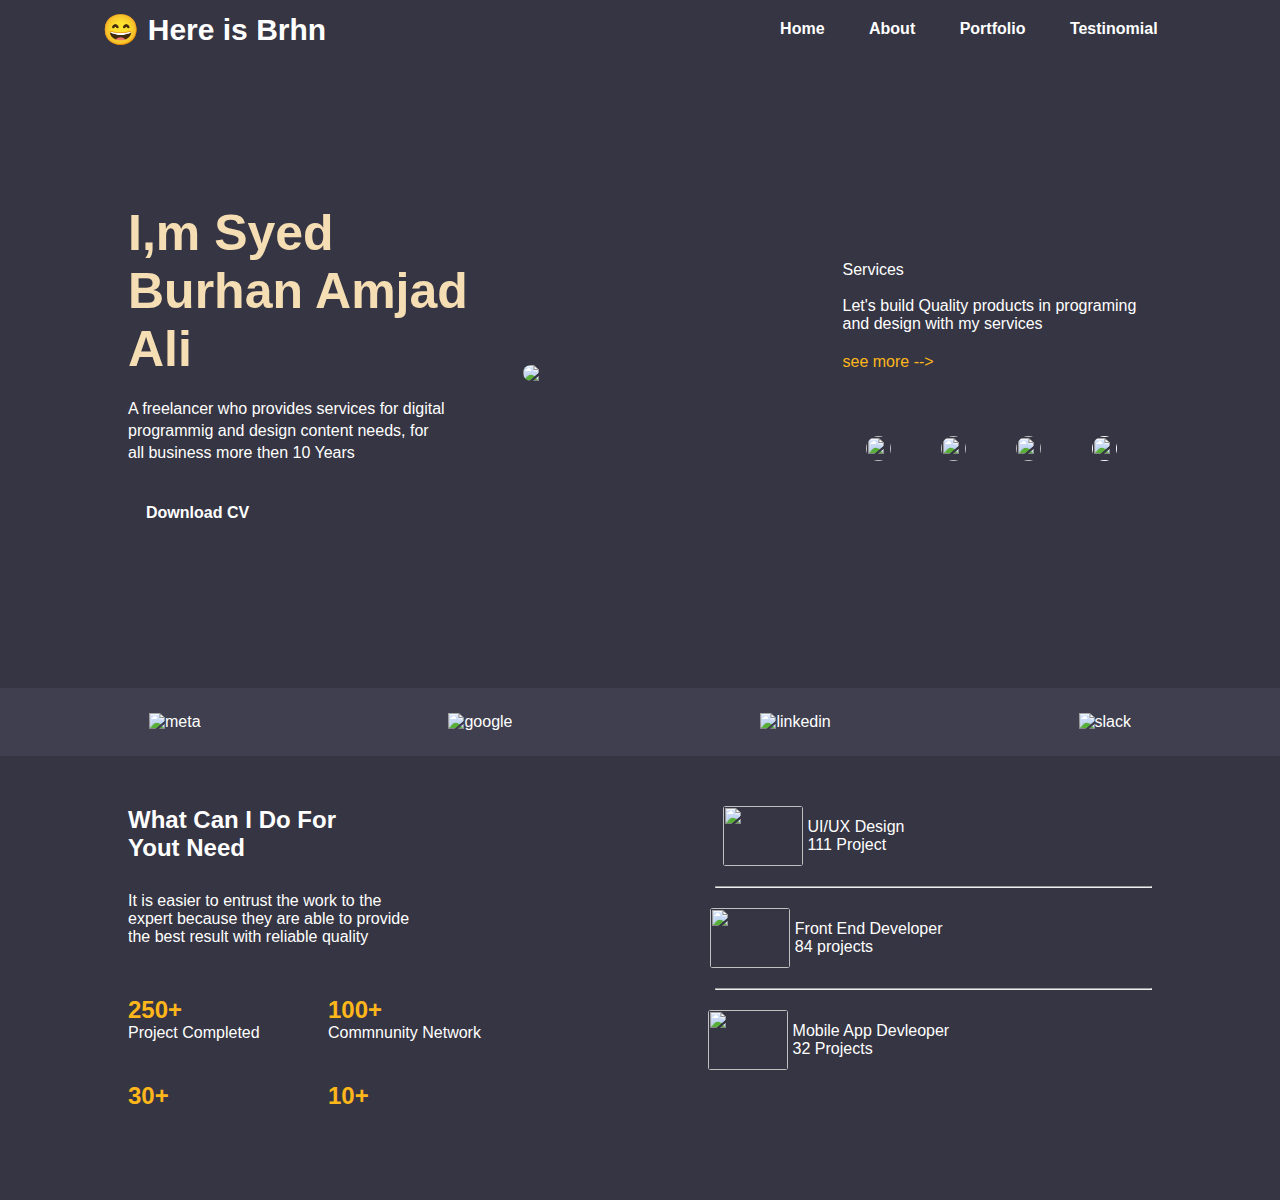
==== index.html @ f369568d "first commit" ====
<!DOCTYPE html>
<html lang="en">

<head>
  <meta charset="UTF-8">
  <meta http-equiv="X-UA-Compatible" content="IE=edge">
  <meta name="viewport" content="width=device-width, initial-scale=1.0">
  <title>My Personal Portfolio Web</title>
  <link rel="stylesheet" href="./style.css">
</head>

<body>
  <div class="main-container">
    <nav>
      <p>&#128516; Here is Brhn</p>
      <ul>
        <li><a href="#">Home</a></li>
        <li><a href="#">About</a></li>
        <li><a href="#">Portfolio</a></li>
        <li><a href="#">Testinomial</a></li>
      </ul>
    </nav>

    <div class="container header">
      <div class="header1">
        <div class="detail">
          <h1> I,m Syed Burhan Amjad Ali</span></h1>
          <p class="header-left">A freelancer who provides services for digital <br> programmig and design content
            needs, for <br>
            all business more then 10 Years </p>
          <a href="#">Download CV</a>
        </div>
      </div>
      <div class="header2">

        <img src="Images/brhn3.jpg" class="brhn">
      </div>
      <div class="header2">
        <div class="detail">
          <p class="header-right">Services</p> <br>
          <p class="header-right">Let's build Quality products in programing and design with my services</p>
          <p class="header-right">
          </p>
          <p class="header-right" style="margin-top: 20px; margin-bottom: 20px;color: #feb71b;">see more --></p>
          <div>

            <a target="_blank" href="https://www.facebook.com/syed.burhan8005?mibextid=ZbWKwL"> <img
                src="Images/facebook.svg" width="25px" height="25px" style="border-radius: 100%; margin: 5px;"
                alt=""></a>
            <a target="_blank" href="https://twitter.com/syedbrhnhere?t=pnUFjpJkhtcYH2h5lOPDcQ&s=08"> <img
                src="Images/twitter.svg" width="25px" height="25px" style="border-radius: 100%; margin: 5px;"
                alt=""></a>
            <a target="_blank" href="https://www.instagram.com/i_brhn_syed/"> <img src="Images/instagram.svg"
                width="25px" height="25px" style="border-radius: 100%; margin: 5px;" alt=""></a>
            <a target="_blank" href=""> <img src="Images/telegram.svg" width="25px" height="25px"
                style="border-radius: 100%; margin: 5px;" alt=""></a>

          </div>
        </div>
      </div>
    </div>

    <div class="icon-container">
      <div class="all-icon">
        <div>
          <img src="Images/meta.jpg" alt="meta">
        </div>
        <div>
          <img src="Images/google.jpg" alt="google">
        </div>
        <div>
          <img src="Images/linked im.jpg" alt="linkedin">
        </div>
        <div>
          <img src="Images/slaced.jpg" alt="slack">
        </div>
      </div>
    </div>


    <div class="section">

      <div class="section-container">
        <div class="section-container-item">
          <h2 style="margin-bottom: 30px; ">
            What Can I Do For <br> Yout Need
          </h2>
          <p style="margin-bottom: 30px; width: 300px;">
            It is easier to entrust the work to the expert because they are able to provide the best result with
            reliable quality
          </p>
          <div class="projects">

            <div style="width: 200px;">
              <h2 style="color: #feb71b;">
                250+
              </h2>
              <p>Project Completed</p>
            </div>
            <div style="width: 200px;">

              <h2 style="color: #feb71b;">
                100+
              </h2>
              <p>Commnunity Network</p>
            </div>
            <div style="width: 200px;">
              <h2 style="color: #feb71b;">
                30+
              </h2>
            </div>
            <div style="width: 200px;">
              <h2 style="color: #feb71b;">
                10+
              </h2>
            </div>
          </div>
        </div>

        <div class="section-container-item">
          <div class="project2">
            <div class="project2-item">
              <img width="80px" height="60px" style="border-radius: 3px;" src="Images/img-1.jpg" alt="">
              <div>
                <p>UI/UX Design</p>
                <p>111 Project</p>
              </div>
            </div>
            <div>
            </div>
          </div>
          <hr class="devider">
          <div class="project2">
            <div class="project2-item">
              <img width="80px" height="60px" style="border-radius: 3px;" src="Images/img-2.jpg" alt="">
              <div>
                <p>Front End Developer</p>
                <p>84 projects</p>
              </div>
            </div>
            <div>
            </div>
          </div>
          <hr class="devider">
          <div class="project2">
            <div class="project2-item">
              <img width="80px" height="60px" style="border-radius: 3px;" src="Images/img-3.jpg" alt="">
              <div>
                <p>Mobile App Devleoper</p>
                <p>32 Projects</p>
              </div>
            </div>
            <div>
            </div>
          </div>
        </div>

      </div>
</body>

</html>
---- style.css ----
* {
    margin: 0;
    padding: 0;
    font-family: sans-serif;
    color: white;
}

body {
    background-color: #363543;
}


.hero {
    position: relative;
    width: 100%;
}

nav {
    display: flex;
    width: 84%;
    margin: auto;
    padding: 10px 0;
    align-items: center;
    background-color: #363543;
    justify-content: space-between;
}

nav p {
    font-weight: bold;
    font-size: 30px;
    background-color: #363543;


}

nav ul li {

    display: inline-block;
    list-style: none;
    margin: 10px 20px;
}

nav ul li a {
    text-decoration: none;
    color: white;
    font-weight: bold;

}


nav ul li a :hover {
    color: red;
}

.detail {
    /* margin-left: 8%;
    margin-top: 15%; */
}

.detail h1 {
    font-size: 50px;
    color: wheat;
    margin-bottom: 20px;
}

.detail .header-right {
    color: white;
}

.detail .header-left {
    color: white;
    line-height: 22px;
}

span {
    color: wheat;
}

.header {
    display: flex;
    flex-direction: row;
    justify-content: space-around;
    align-items: center;
}

.container {
    height: 70vh;
    background-color: #363543;
    width: 80%;
    margin: auto;


}

.detail {
    background-color: #363543;
    margin-top: 20px;
    /* height: 70vh; */
}

.detail a {
    padding: 10px 18px;
    text-decoration: none;
    font-weight: bold;
    color: #fff;
    display: inline-block;
    margin: 30px 0;
    border-radius: 5px;
}

.brhn {
    border-top-left-radius: 80px;
    border-top-right-radius: 80px;
    border-bottom-left-radius: 80px;
    border-bottom-left-radius: 80px;
    border-radius: 200px;
    display: block;
    margin-left: auto;
    margin-right: 20px;
    width: 300px;
}


.icon-container {}

.all-icon {
    padding: 25px;
    background-color: #403f50;
    display: flex;
    flex-direction: row;
    justify-content: space-around;
}

.section {
    padding-top: 50px;
    padding-bottom: 50px;
}

.section-container {
    display: flex;
    justify-content: space-between;
    flex-direction: row;
    width: 80%;
    margin: auto;
}

.projects {
    display: flex;
    flex-direction: row;
    flex-wrap: wrap;
    margin-top: 20px;
    margin-bottom: 20px;
}

.projects div {
    margin-top: 20px;
    margin-bottom: 20px;
}

.section-container-item {
    width: 50%;
}


.project2 {
    display: flex;
    justify-content: space-around;
    align-items: center;
}

.devider {
    width: 85%;
    margin-left: auto;
    margin-top: 20px;
    margin-bottom: 20px;
}

.project2-item {
    display: flex;
    align-items: center;

}

.project2-item div {
    margin-left: 5px;
}
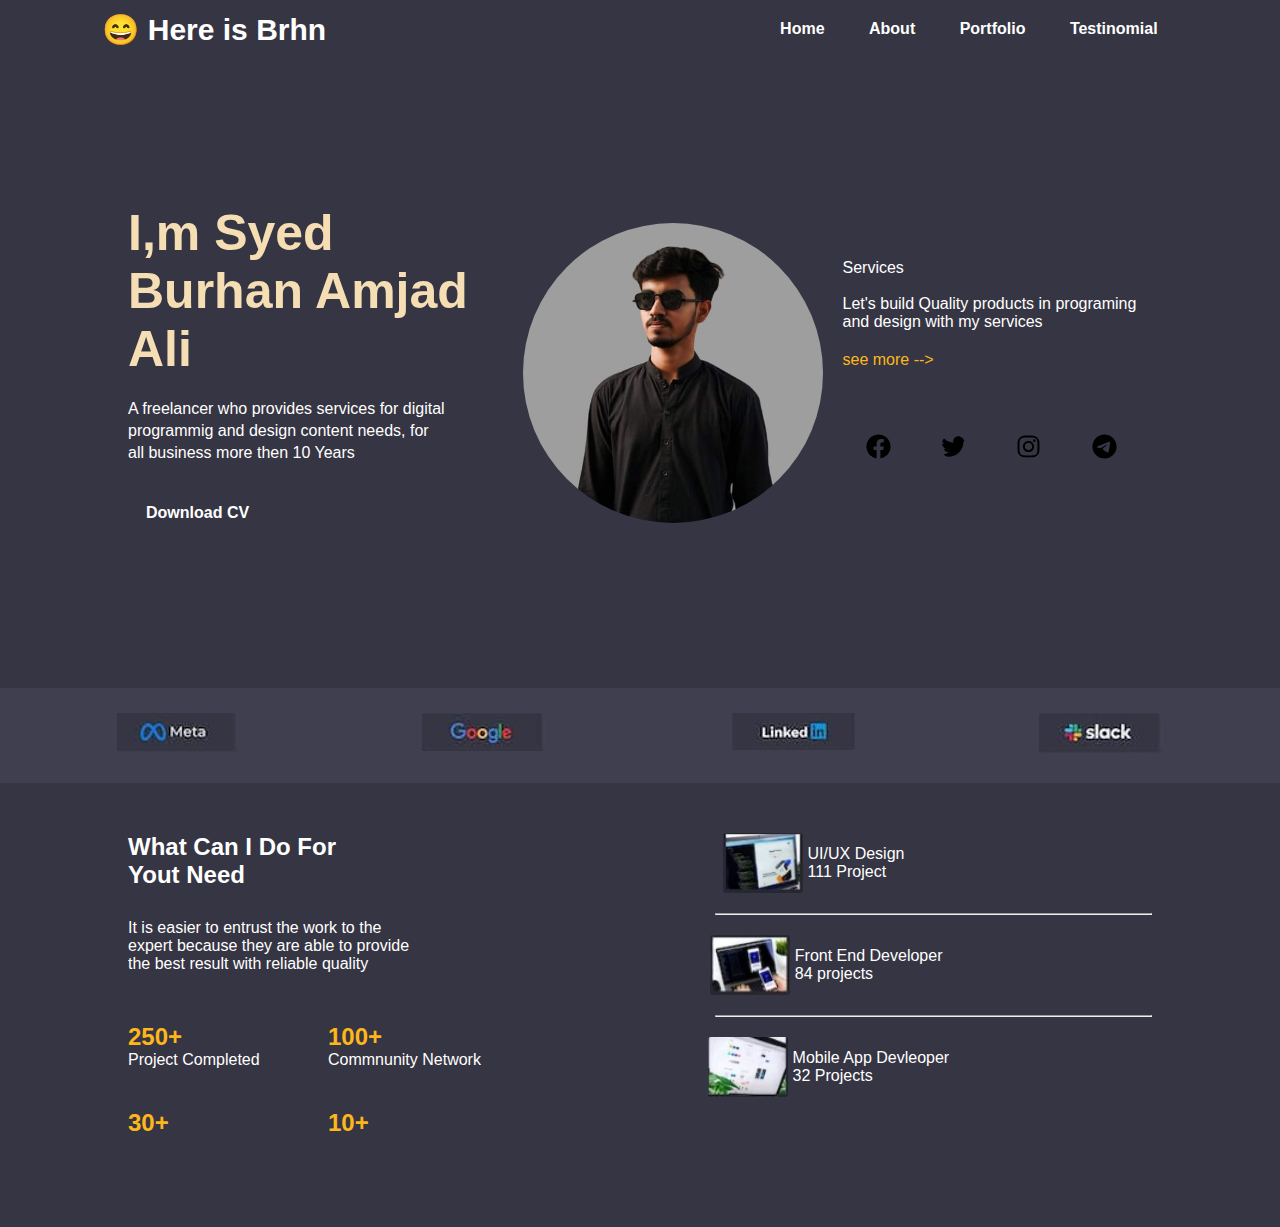
==== commit 1ca8eedd: "firs commit" ====
--- a/index.html
+++ b/index.html
@@ -8,6 +8,7 @@
   <title>My Personal Portfolio Web</title>
   <link rel="stylesheet" href="./style.css">
 </head>
+
 
 <body>
   <div class="main-container">
@@ -33,7 +34,7 @@
       </div>
       <div class="header2">
 
-        <img src="Images/brhn3.jpg" class="brhn">
+        <img src="images/brhn3.jpg" class="brhn">
       </div>
       <div class="header2">
         <div class="detail">
@@ -45,14 +46,14 @@
           <div>
 
             <a target="_blank" href="https://www.facebook.com/syed.burhan8005?mibextid=ZbWKwL"> <img
-                src="Images/facebook.svg" width="25px" height="25px" style="border-radius: 100%; margin: 5px;"
+                src="images/facebook.svg" width="25px" height="25px" style="border-radius: 100%; margin: 5px;"
                 alt=""></a>
             <a target="_blank" href="https://twitter.com/syedbrhnhere?t=pnUFjpJkhtcYH2h5lOPDcQ&s=08"> <img
-                src="Images/twitter.svg" width="25px" height="25px" style="border-radius: 100%; margin: 5px;"
+                src="images/twitter.svg" width="25px" height="25px" style="border-radius: 100%; margin: 5px;"
                 alt=""></a>
-            <a target="_blank" href="https://www.instagram.com/i_brhn_syed/"> <img src="Images/instagram.svg"
+            <a target="_blank" href="https://www.instagram.com/i_brhn_syed/"> <img src="images/instagram.svg"
                 width="25px" height="25px" style="border-radius: 100%; margin: 5px;" alt=""></a>
-            <a target="_blank" href=""> <img src="Images/telegram.svg" width="25px" height="25px"
+            <a target="_blank" href=""> <img src="images/telegram.svg" width="25px" height="25px"
                 style="border-radius: 100%; margin: 5px;" alt=""></a>
 
           </div>
@@ -63,16 +64,16 @@
     <div class="icon-container">
       <div class="all-icon">
         <div>
-          <img src="Images/meta.jpg" alt="meta">
+          <img src="images/meta.jpg" alt="meta">
         </div>
         <div>
-          <img src="Images/google.jpg" alt="google">
+          <img src="images/google.jpg" alt="google">
         </div>
         <div>
-          <img src="Images/linked im.jpg" alt="linkedin">
+          <img src="images/linked im.jpg" alt="linkedin">
         </div>
         <div>
-          <img src="Images/slaced.jpg" alt="slack">
+          <img src="images/slaced.jpg" alt="slack">
         </div>
       </div>
     </div>
@@ -120,7 +121,7 @@
         <div class="section-container-item">
           <div class="project2">
             <div class="project2-item">
-              <img width="80px" height="60px" style="border-radius: 3px;" src="Images/img-1.jpg" alt="">
+              <img width="80px" height="60px" style="border-radius: 3px;" src="images/img-1.jpg" alt="">
               <div>
                 <p>UI/UX Design</p>
                 <p>111 Project</p>
@@ -132,7 +133,7 @@
           <hr class="devider">
           <div class="project2">
             <div class="project2-item">
-              <img width="80px" height="60px" style="border-radius: 3px;" src="Images/img-2.jpg" alt="">
+              <img width="80px" height="60px" style="border-radius: 3px;" src="images/img-2.jpg" alt="">
               <div>
                 <p>Front End Developer</p>
                 <p>84 projects</p>
@@ -144,7 +145,7 @@
           <hr class="devider">
           <div class="project2">
             <div class="project2-item">
-              <img width="80px" height="60px" style="border-radius: 3px;" src="Images/img-3.jpg" alt="">
+              <img width="80px" height="60px" style="border-radius: 3px;" src="images/img-3.jpg" alt="">
               <div>
                 <p>Mobile App Devleoper</p>
                 <p>32 Projects</p>
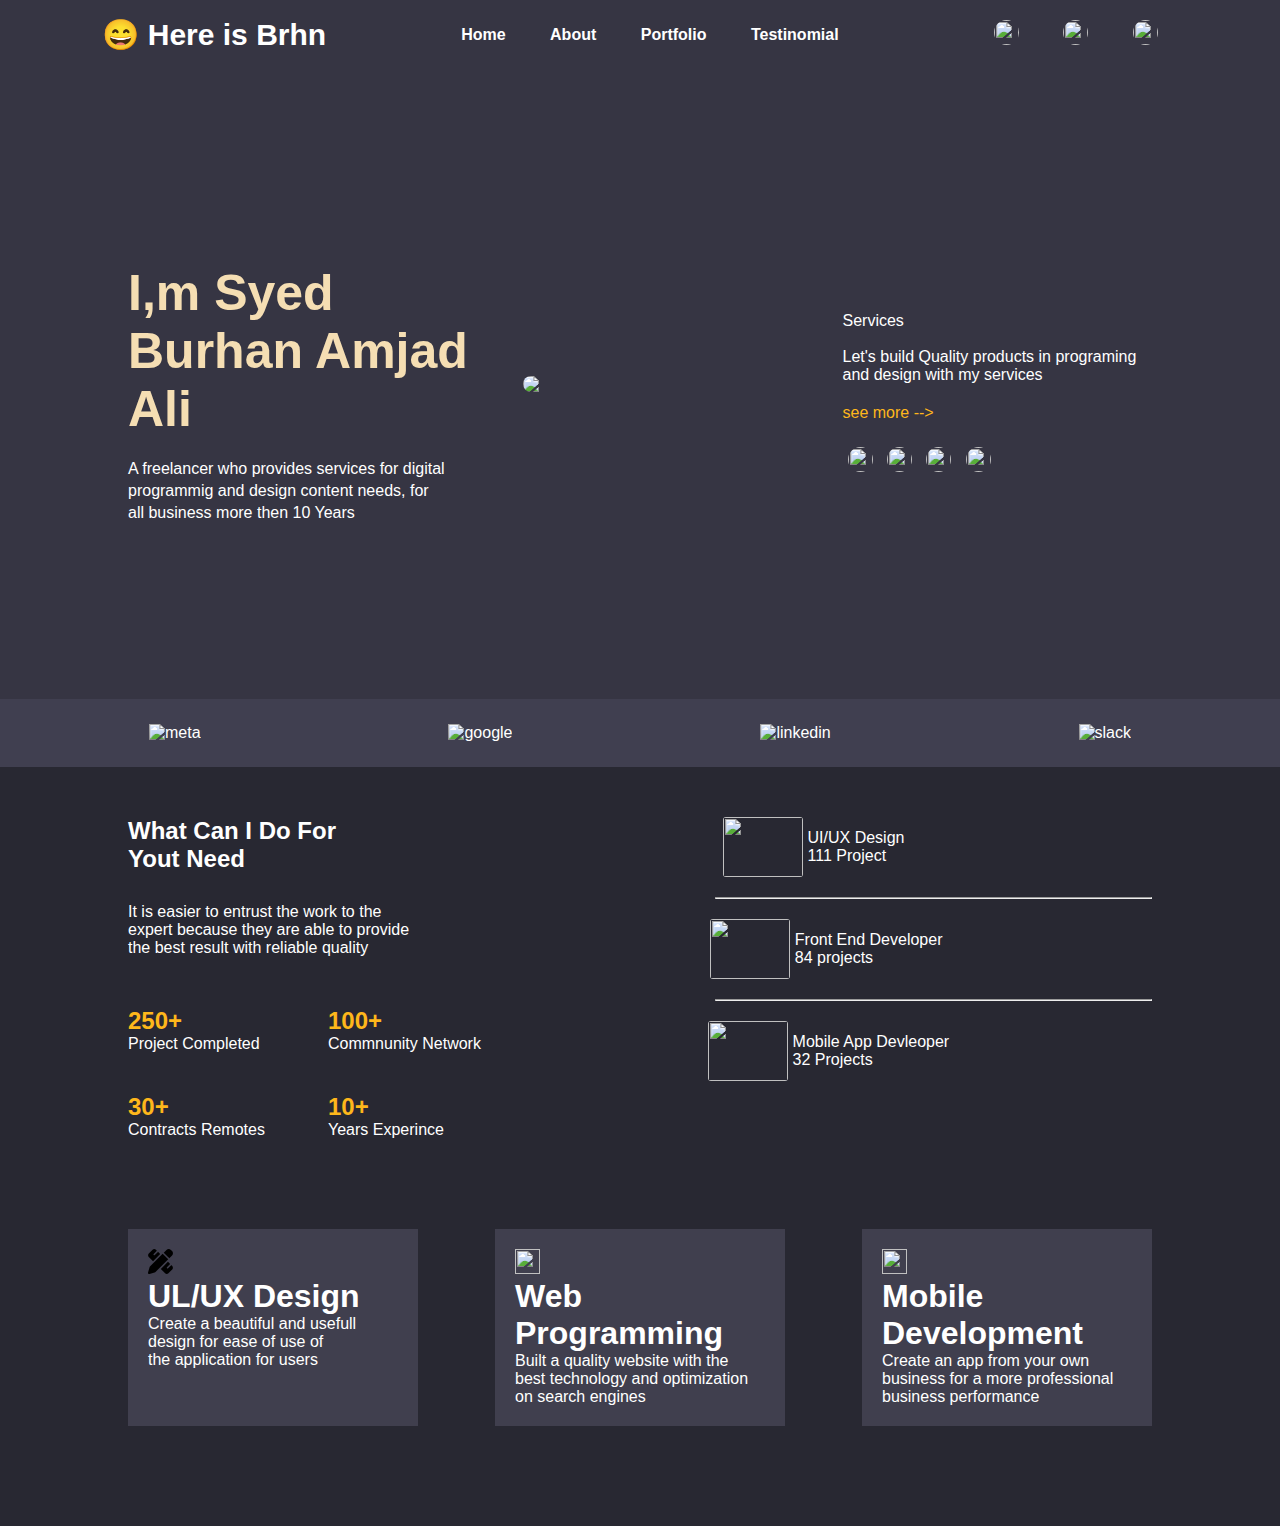
==== commit 1f30e9f4: "more section" ====
--- a/index.html
+++ b/index.html
@@ -6,9 +6,8 @@
   <meta http-equiv="X-UA-Compatible" content="IE=edge">
   <meta name="viewport" content="width=device-width, initial-scale=1.0">
   <title>My Personal Portfolio Web</title>
-  <link rel="stylesheet" href="./style.css">
+  <link rel="stylesheet" href="style.css">
 </head>
-
 
 <body>
   <div class="main-container">
@@ -20,6 +19,12 @@
         <li><a href="#">Portfolio</a></li>
         <li><a href="#">Testinomial</a></li>
       </ul>
+      <ul>
+        <li> <img src="Images/chrome.svg" width="25px" height="25px" style="border-radius: 100%;"></li>
+        <li> <img src="Images/linked in.svg" width="25px" height="25px" style="border-radius: 100%;"></li>
+        <li> <img src="Images/bars.svg" width="25px" height="25px" style="border-radius: 100%;"></li>
+      </ul>
+
     </nav>
 
     <div class="container header">
@@ -29,12 +34,12 @@
           <p class="header-left">A freelancer who provides services for digital <br> programmig and design content
             needs, for <br>
             all business more then 10 Years </p>
-          <a href="#">Download CV</a>
+          <!-- <a href="#">Download CV</a>-->
         </div>
       </div>
       <div class="header2">
 
-        <img src="images/brhn3.jpg" class="brhn">
+        <img src="Images/brhn3.jpg" class="brhn">
       </div>
       <div class="header2">
         <div class="detail">
@@ -44,17 +49,10 @@
           </p>
           <p class="header-right" style="margin-top: 20px; margin-bottom: 20px;color: #feb71b;">see more --></p>
           <div>
-
-            <a target="_blank" href="https://www.facebook.com/syed.burhan8005?mibextid=ZbWKwL"> <img
-                src="images/facebook.svg" width="25px" height="25px" style="border-radius: 100%; margin: 5px;"
-                alt=""></a>
-            <a target="_blank" href="https://twitter.com/syedbrhnhere?t=pnUFjpJkhtcYH2h5lOPDcQ&s=08"> <img
-                src="images/twitter.svg" width="25px" height="25px" style="border-radius: 100%; margin: 5px;"
-                alt=""></a>
-            <a target="_blank" href="https://www.instagram.com/i_brhn_syed/"> <img src="images/instagram.svg"
-                width="25px" height="25px" style="border-radius: 100%; margin: 5px;" alt=""></a>
-            <a target="_blank" href=""> <img src="images/telegram.svg" width="25px" height="25px"
-                style="border-radius: 100%; margin: 5px;" alt=""></a>
+            <img src="Images/facebook.svg" width="25px" height="25px" style="border-radius: 100%; margin: 5px;" alt="">
+            <img src="Images/twitter.svg" width="25px" height="25px" style="border-radius: 100%; margin: 5px;" alt="">
+            <img src="Images/instagram.svg" width="25px" height="25px" style="border-radius: 100%; margin: 5px;" alt="">
+            <img src="Images/pinterest.svg" width="25px" height="25px" style="border-radius: 100%; margin: 5px;" alt="">
 
           </div>
         </div>
@@ -64,16 +62,16 @@
     <div class="icon-container">
       <div class="all-icon">
         <div>
-          <img src="images/meta.jpg" alt="meta">
+          <img src="Images/meta.jpg" alt="meta">
         </div>
         <div>
-          <img src="images/google.jpg" alt="google">
+          <img src="Images/google.jpg" alt="google">
         </div>
         <div>
-          <img src="images/linked im.jpg" alt="linkedin">
+          <img src="Images/linked im.jpg" alt="linkedin">
         </div>
         <div>
-          <img src="images/slaced.jpg" alt="slack">
+          <img src="Images/slaced.jpg" alt="slack">
         </div>
       </div>
     </div>
@@ -94,7 +92,7 @@
 
             <div style="width: 200px;">
               <h2 style="color: #feb71b;">
-                250+
+                250+ <br>
               </h2>
               <p>Project Completed</p>
             </div>
@@ -109,11 +107,13 @@
               <h2 style="color: #feb71b;">
                 30+
               </h2>
+              <p>Contracts Remotes</p>
             </div>
             <div style="width: 200px;">
               <h2 style="color: #feb71b;">
                 10+
               </h2>
+              <P>Years Experince</P>
             </div>
           </div>
         </div>
@@ -121,7 +121,7 @@
         <div class="section-container-item">
           <div class="project2">
             <div class="project2-item">
-              <img width="80px" height="60px" style="border-radius: 3px;" src="images/img-1.jpg" alt="">
+              <img width="80px" height="60px" style="border-radius: 3px;" src="Images/img-1.jpg" alt="">
               <div>
                 <p>UI/UX Design</p>
                 <p>111 Project</p>
@@ -133,7 +133,7 @@
           <hr class="devider">
           <div class="project2">
             <div class="project2-item">
-              <img width="80px" height="60px" style="border-radius: 3px;" src="images/img-2.jpg" alt="">
+              <img width="80px" height="60px" style="border-radius: 3px;" src="Images/img-2.jpg" alt="">
               <div>
                 <p>Front End Developer</p>
                 <p>84 projects</p>
@@ -145,7 +145,7 @@
           <hr class="devider">
           <div class="project2">
             <div class="project2-item">
-              <img width="80px" height="60px" style="border-radius: 3px;" src="images/img-3.jpg" alt="">
+              <img width="80px" height="60px" style="border-radius: 3px;" src="Images/img-3.jpg" alt="">
               <div>
                 <p>Mobile App Devleoper</p>
                 <p>32 Projects</p>
@@ -155,8 +155,34 @@
             </div>
           </div>
         </div>
+      </div>
+      <!--<P>THird Part</P> -->
+      <div class="section section-container more">
+        <div class="service-item">
+          <img src="images/pencil.svg" width="25px" height="25px" alt="">
+          <h1>UL/UX Design</h1>
+          <P>Create a beautiful and usefull <br>
+            design for ease of use of <br>
+            the application for users </P>
+        </div>
 
+        <div class="service-item">
+          <img src="Images/computer.svg" width="25px" height="25px" alt="">
+          <h1>Web Programming</h1>
+          <P>Built a quality website with the <br>
+            best technology and optimization<br>
+            on search engines</P>
+        </div>
+
+        <div class="service-item">
+          <img src="Images/window.svg" width="25px" height="25px" alt="">
+          <h1>Mobile Development</h1>
+          <P>Create an app from your own <br>
+            business for a more professional<br>
+            business performance</P>
+        </div>
       </div>
+    </div>
 </body>
 
 </html>--- a/style.css
+++ b/style.css
@@ -99,6 +99,7 @@
 }
 
 .detail a {
+    background: #212121;
     padding: 10px 18px;
     text-decoration: none;
     font-weight: bold;
@@ -134,6 +135,7 @@
 .section {
     padding-top: 50px;
     padding-bottom: 50px;
+    background-color: #282832;
 }
 
 .section-container {
@@ -183,4 +185,15 @@
 
 .project2-item div {
     margin-left: 5px;
+}
+
+.more {
+    display: flex;
+    flex-direction: row;
+}
+
+.service-item {
+    background-color: #403f4e;
+    padding: 20px;
+    width: 250px ;
 }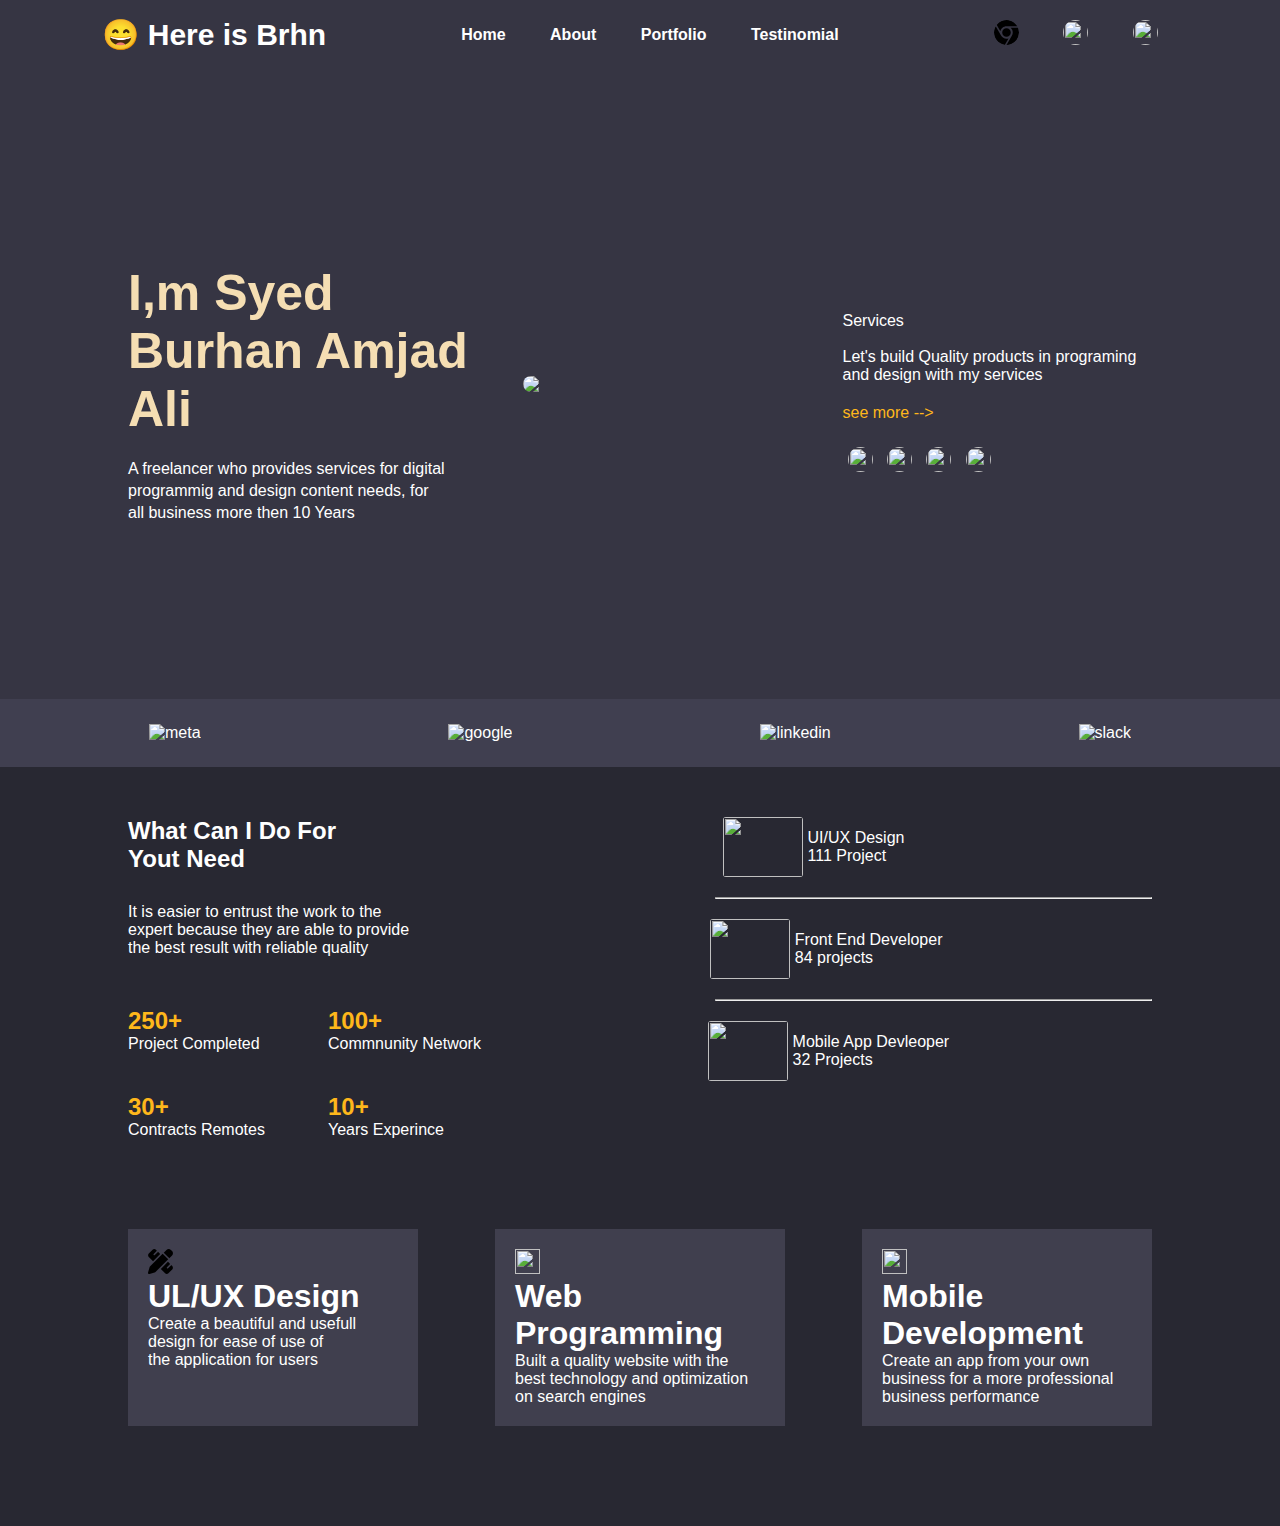
==== commit 41a20964: "Update index.html" ====
--- a/index.html
+++ b/index.html
@@ -20,7 +20,7 @@
         <li><a href="#">Testinomial</a></li>
       </ul>
       <ul>
-        <li> <img src="Images/chrome.svg" width="25px" height="25px" style="border-radius: 100%;"></li>
+        <li> <img src="images/chrome.svg" width="25px" height="25px" style="border-radius: 100%;"></li>
         <li> <img src="Images/linked in.svg" width="25px" height="25px" style="border-radius: 100%;"></li>
         <li> <img src="Images/bars.svg" width="25px" height="25px" style="border-radius: 100%;"></li>
       </ul>
@@ -185,4 +185,4 @@
     </div>
 </body>
 
-</html>+</html>
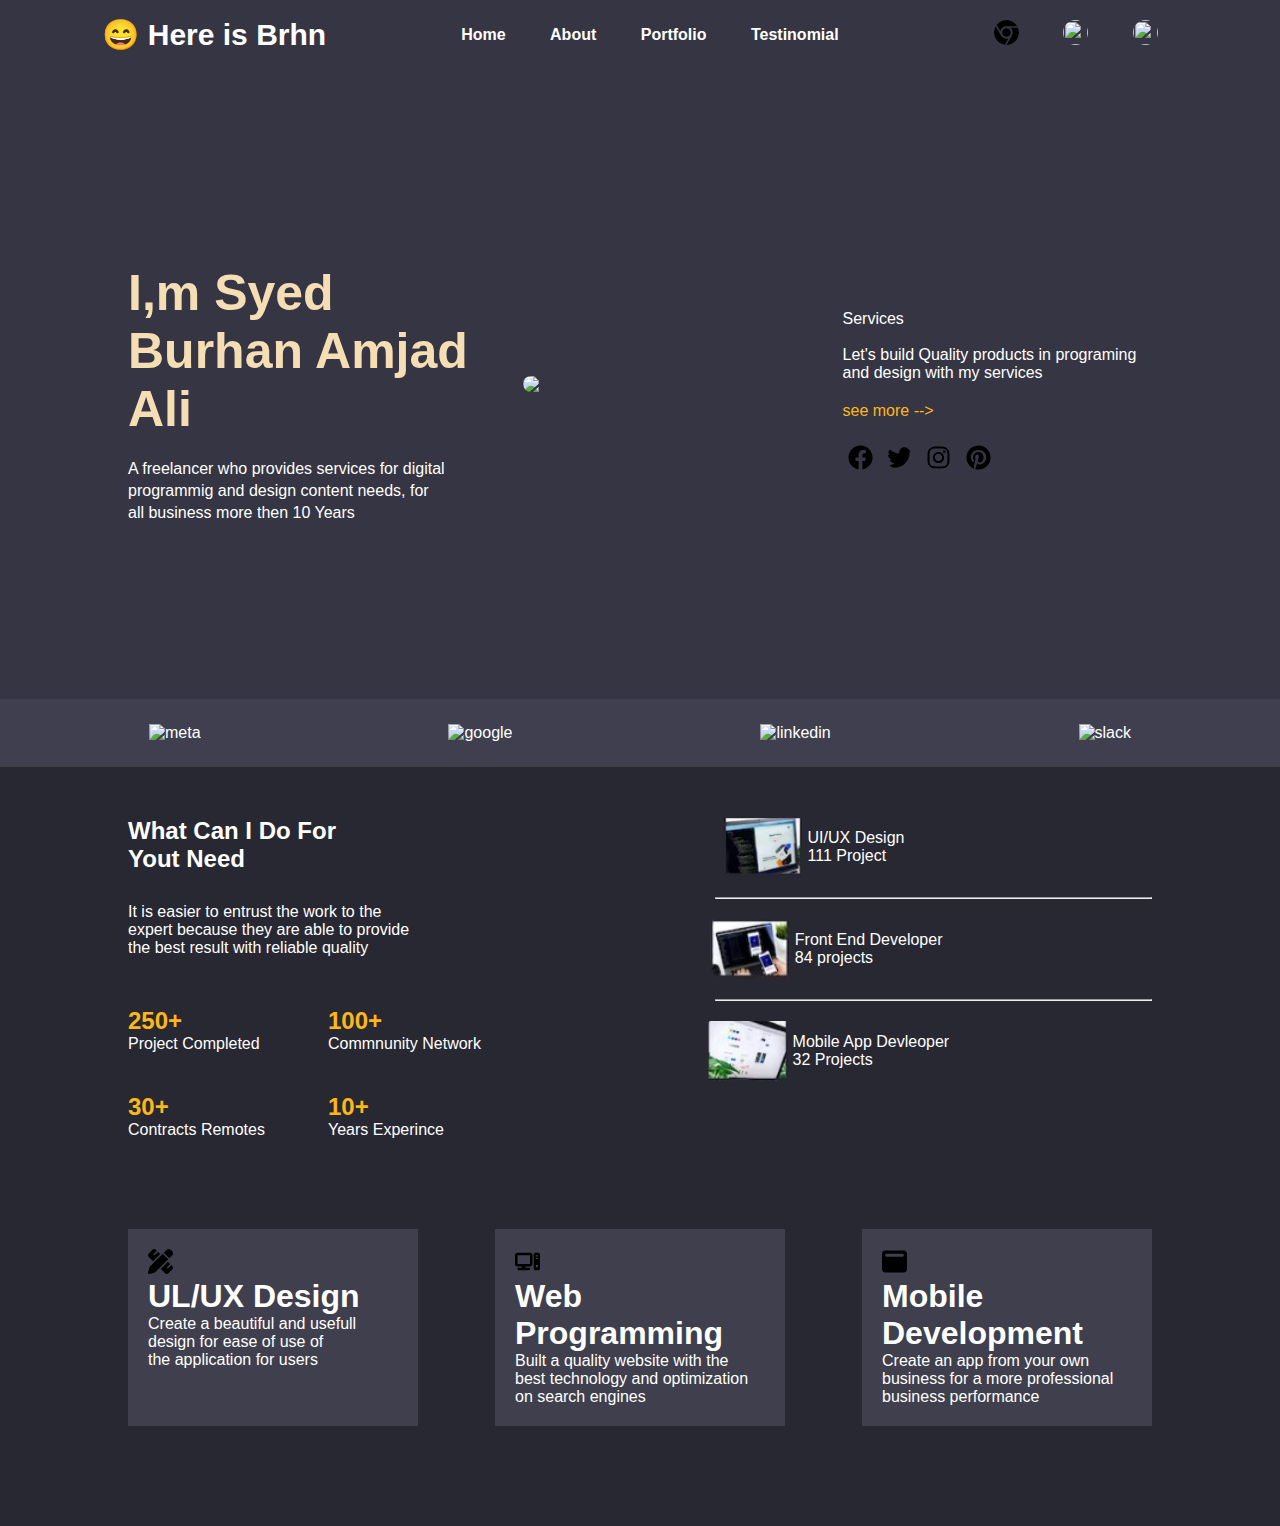
==== commit ef2a7a37: "Update index.html" ====
--- a/index.html
+++ b/index.html
@@ -49,10 +49,10 @@
           </p>
           <p class="header-right" style="margin-top: 20px; margin-bottom: 20px;color: #feb71b;">see more --></p>
           <div>
-            <img src="Images/facebook.svg" width="25px" height="25px" style="border-radius: 100%; margin: 5px;" alt="">
-            <img src="Images/twitter.svg" width="25px" height="25px" style="border-radius: 100%; margin: 5px;" alt="">
-            <img src="Images/instagram.svg" width="25px" height="25px" style="border-radius: 100%; margin: 5px;" alt="">
-            <img src="Images/pinterest.svg" width="25px" height="25px" style="border-radius: 100%; margin: 5px;" alt="">
+            <img src="images/facebook.svg" width="25px" height="25px" style="border-radius: 100%; margin: 5px;" alt="">
+            <img src="images/twitter.svg" width="25px" height="25px" style="border-radius: 100%; margin: 5px;" alt="">
+            <img src="images/instagram.svg" width="25px" height="25px" style="border-radius: 100%; margin: 5px;" alt="">
+            <img src="images/pinterest.svg" width="25px" height="25px" style="border-radius: 100%; margin: 5px;" alt="">
 
           </div>
         </div>
@@ -121,7 +121,7 @@
         <div class="section-container-item">
           <div class="project2">
             <div class="project2-item">
-              <img width="80px" height="60px" style="border-radius: 3px;" src="Images/img-1.jpg" alt="">
+              <img width="80px" height="60px" style="border-radius: 3px;" src="images/img-1.jpg" alt="">
               <div>
                 <p>UI/UX Design</p>
                 <p>111 Project</p>
@@ -133,7 +133,7 @@
           <hr class="devider">
           <div class="project2">
             <div class="project2-item">
-              <img width="80px" height="60px" style="border-radius: 3px;" src="Images/img-2.jpg" alt="">
+              <img width="80px" height="60px" style="border-radius: 3px;" src="images/img-2.jpg" alt="">
               <div>
                 <p>Front End Developer</p>
                 <p>84 projects</p>
@@ -145,7 +145,7 @@
           <hr class="devider">
           <div class="project2">
             <div class="project2-item">
-              <img width="80px" height="60px" style="border-radius: 3px;" src="Images/img-3.jpg" alt="">
+              <img width="80px" height="60px" style="border-radius: 3px;" src="images/img-3.jpg" alt="">
               <div>
                 <p>Mobile App Devleoper</p>
                 <p>32 Projects</p>
@@ -167,7 +167,7 @@
         </div>
 
         <div class="service-item">
-          <img src="Images/computer.svg" width="25px" height="25px" alt="">
+          <img src="images/computer.svg" width="25px" height="25px" alt="">
           <h1>Web Programming</h1>
           <P>Built a quality website with the <br>
             best technology and optimization<br>
@@ -175,7 +175,7 @@
         </div>
 
         <div class="service-item">
-          <img src="Images/window.svg" width="25px" height="25px" alt="">
+          <img src="images/window.svg" width="25px" height="25px" alt="">
           <h1>Mobile Development</h1>
           <P>Create an app from your own <br>
             business for a more professional<br>
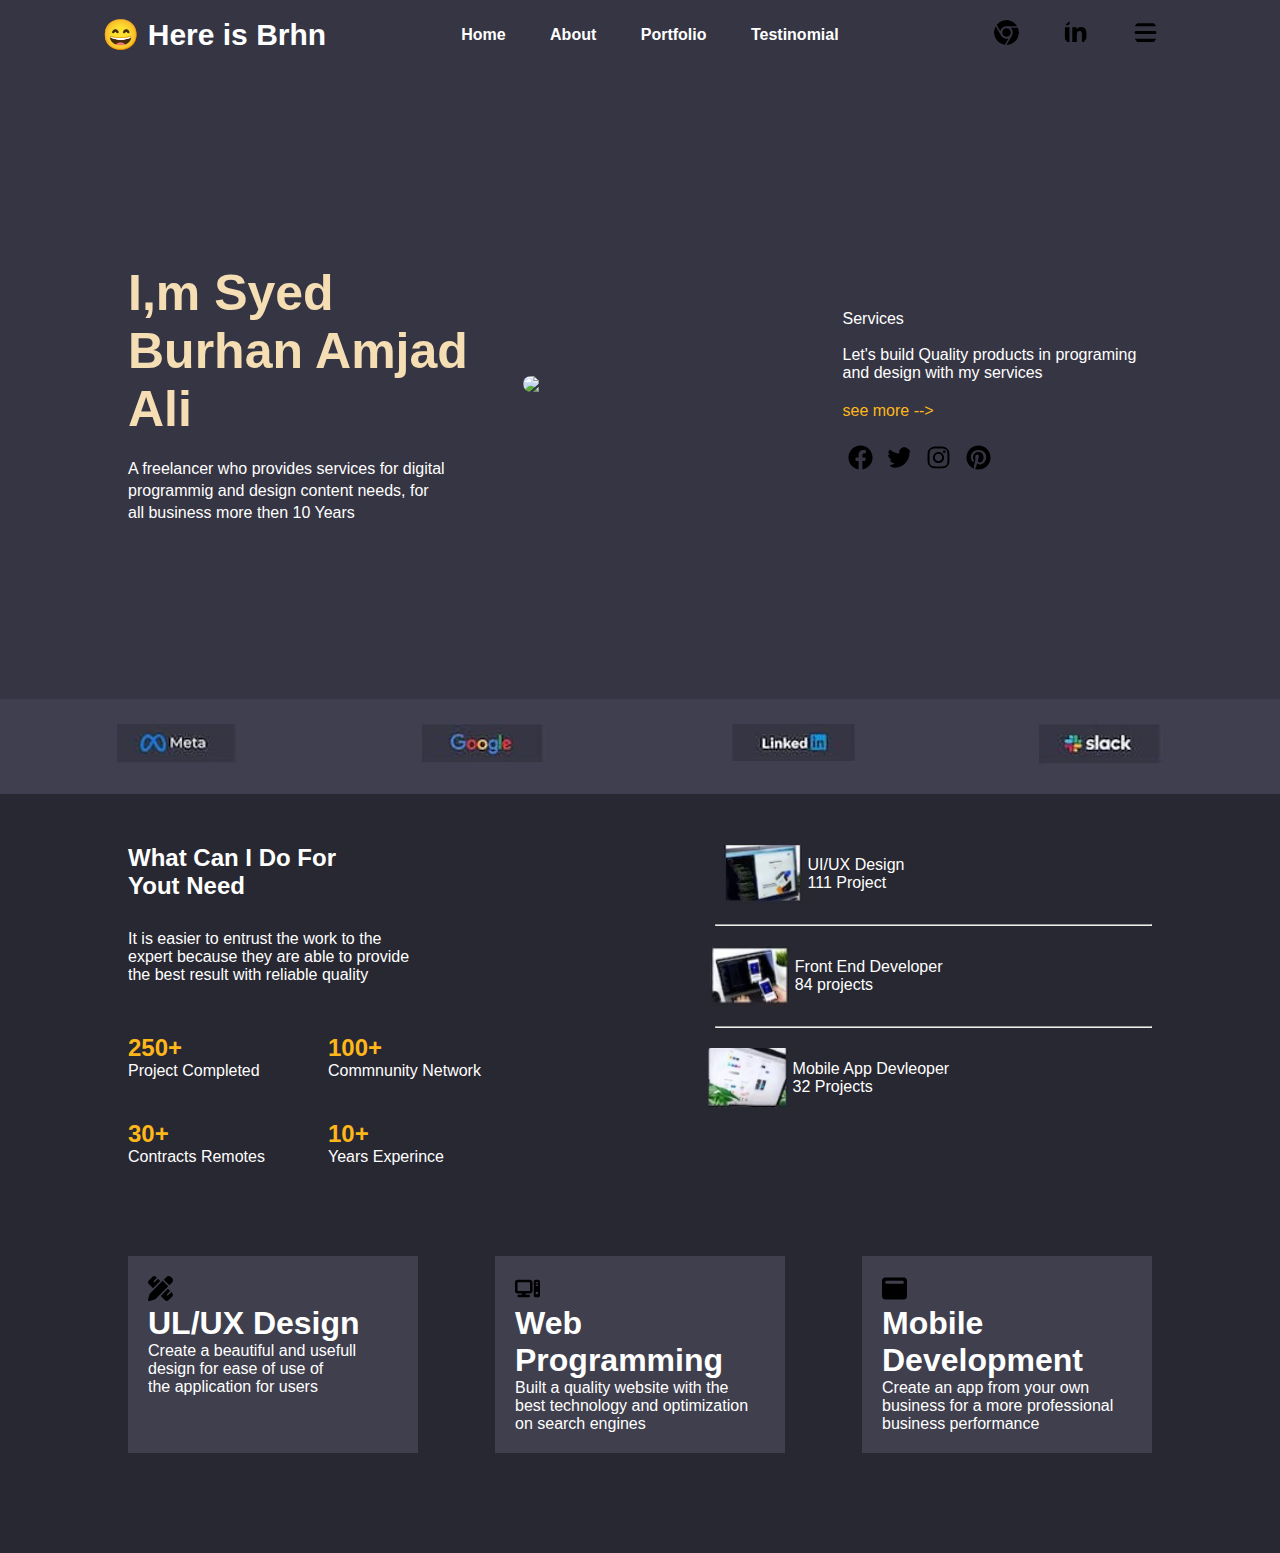
==== commit 9ae74db8: "Update index.html" ====
--- a/index.html
+++ b/index.html
@@ -21,8 +21,8 @@
       </ul>
       <ul>
         <li> <img src="images/chrome.svg" width="25px" height="25px" style="border-radius: 100%;"></li>
-        <li> <img src="Images/linked in.svg" width="25px" height="25px" style="border-radius: 100%;"></li>
-        <li> <img src="Images/bars.svg" width="25px" height="25px" style="border-radius: 100%;"></li>
+        <li> <img src="images/linked in.svg" width="25px" height="25px" style="border-radius: 100%;"></li>
+        <li> <img src="images/bars.svg" width="25px" height="25px" style="border-radius: 100%;"></li>
       </ul>
 
     </nav>
@@ -62,16 +62,16 @@
     <div class="icon-container">
       <div class="all-icon">
         <div>
-          <img src="Images/meta.jpg" alt="meta">
+          <img src="images/meta.jpg" alt="meta">
         </div>
         <div>
-          <img src="Images/google.jpg" alt="google">
+          <img src="images/google.jpg" alt="google">
         </div>
         <div>
-          <img src="Images/linked im.jpg" alt="linkedin">
+          <img src="images/linked im.jpg" alt="linkedin">
         </div>
         <div>
-          <img src="Images/slaced.jpg" alt="slack">
+          <img src="images/slaced.jpg" alt="slack">
         </div>
       </div>
     </div>
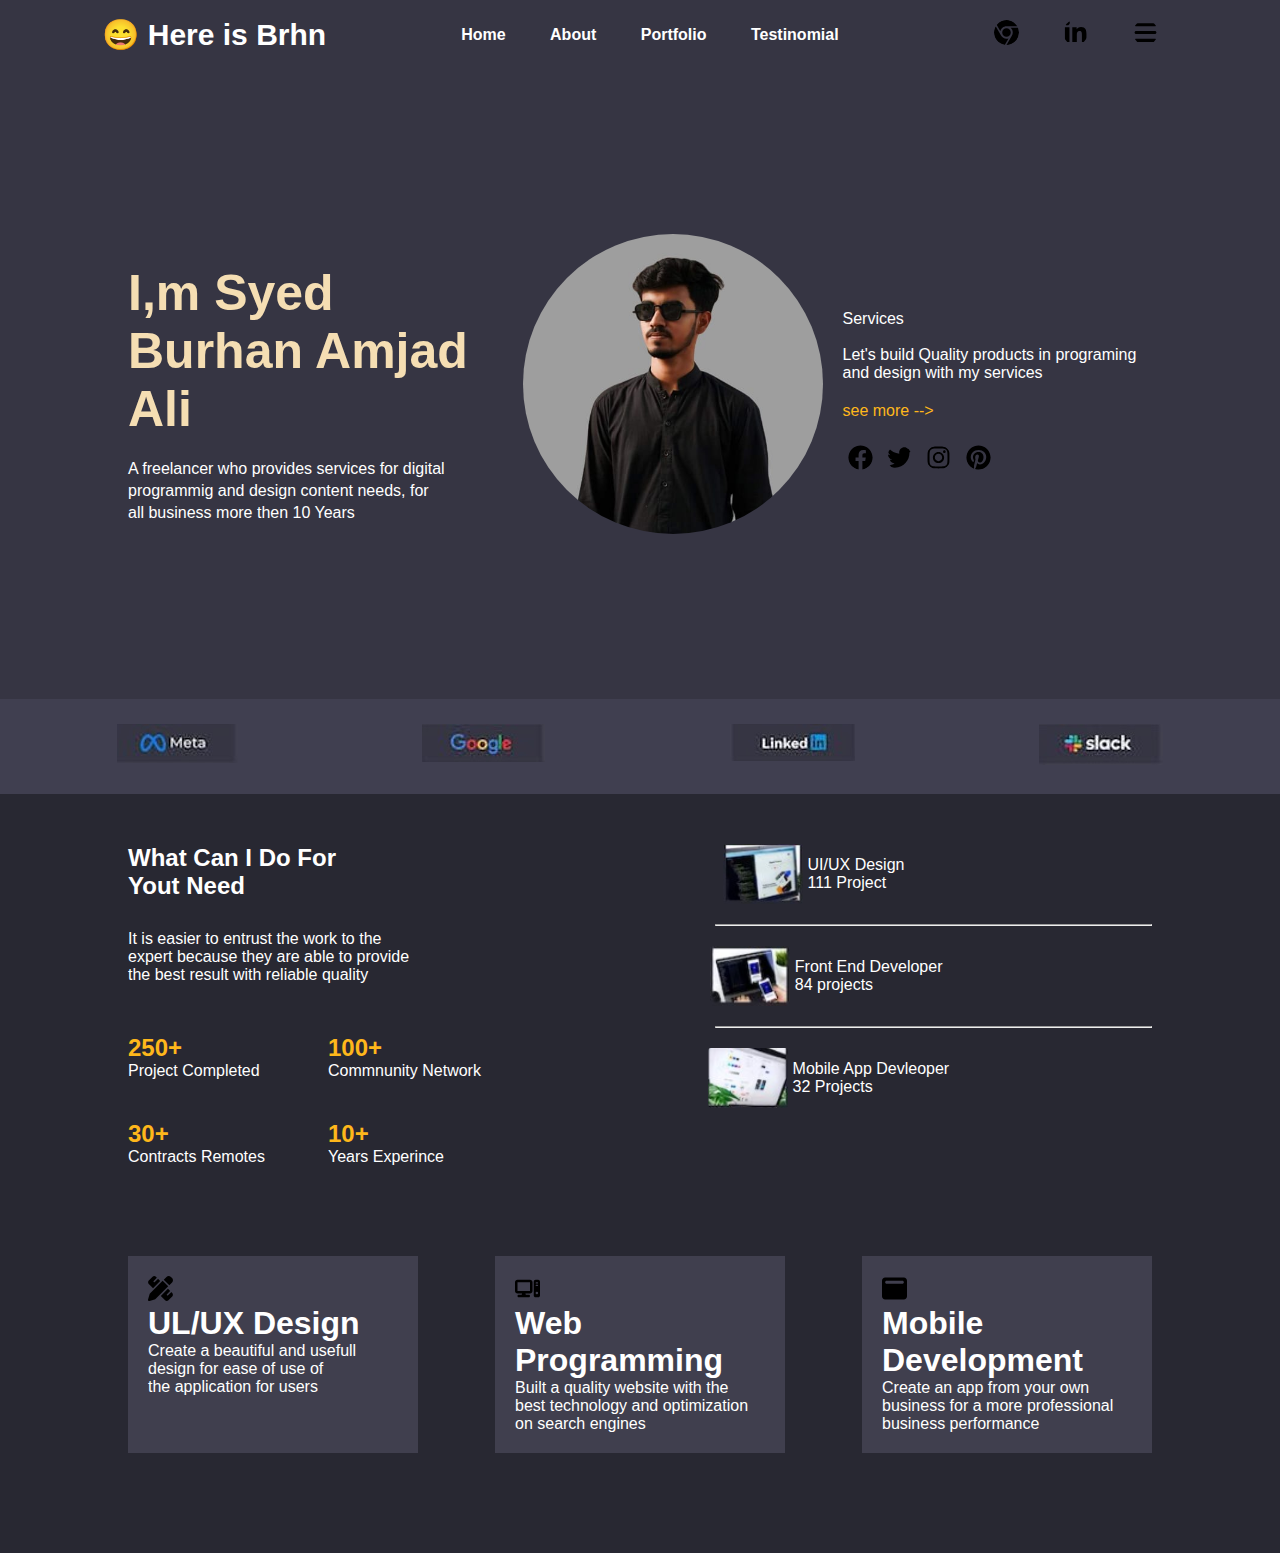
==== commit 5ef3adbb: "Update index.html" ====
--- a/index.html
+++ b/index.html
@@ -39,7 +39,7 @@
       </div>
       <div class="header2">
 
-        <img src="Images/brhn3.jpg" class="brhn">
+        <img src="images/brhn3.jpg" class="brhn">
       </div>
       <div class="header2">
         <div class="detail">
